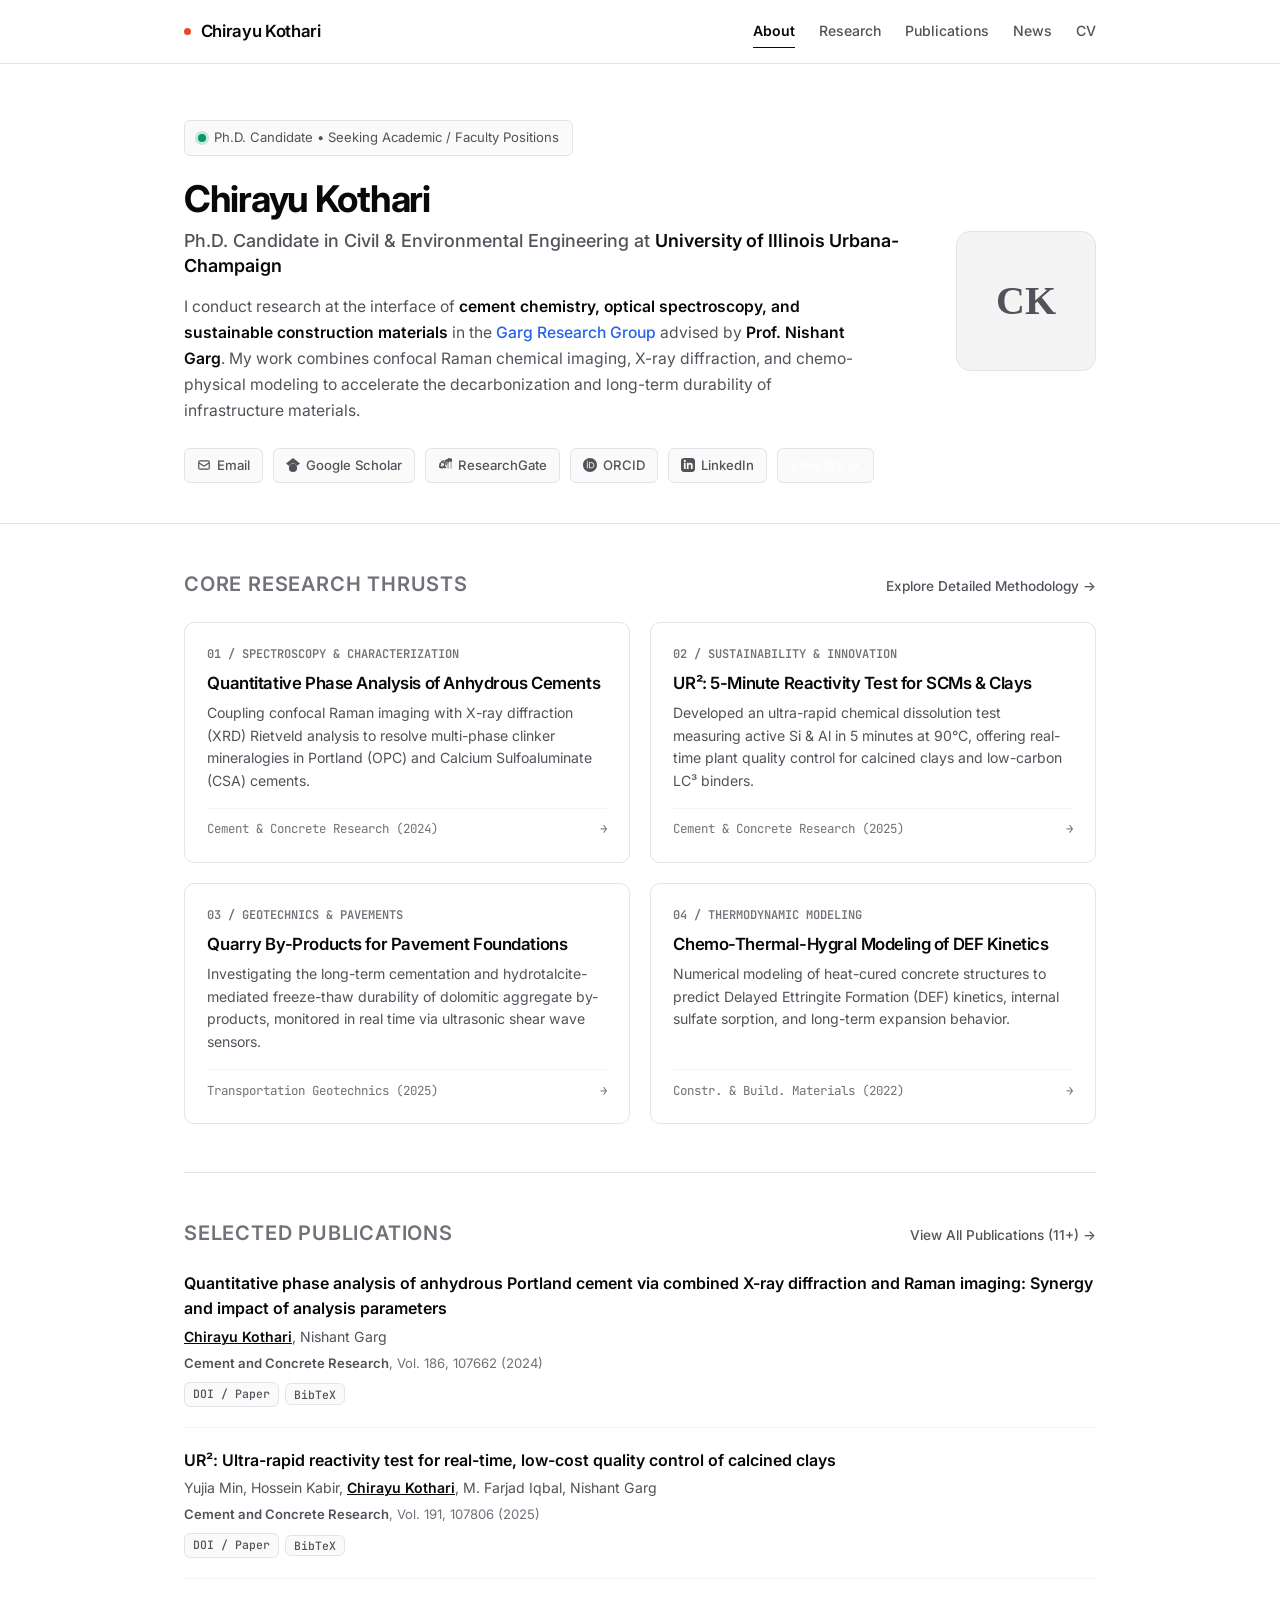
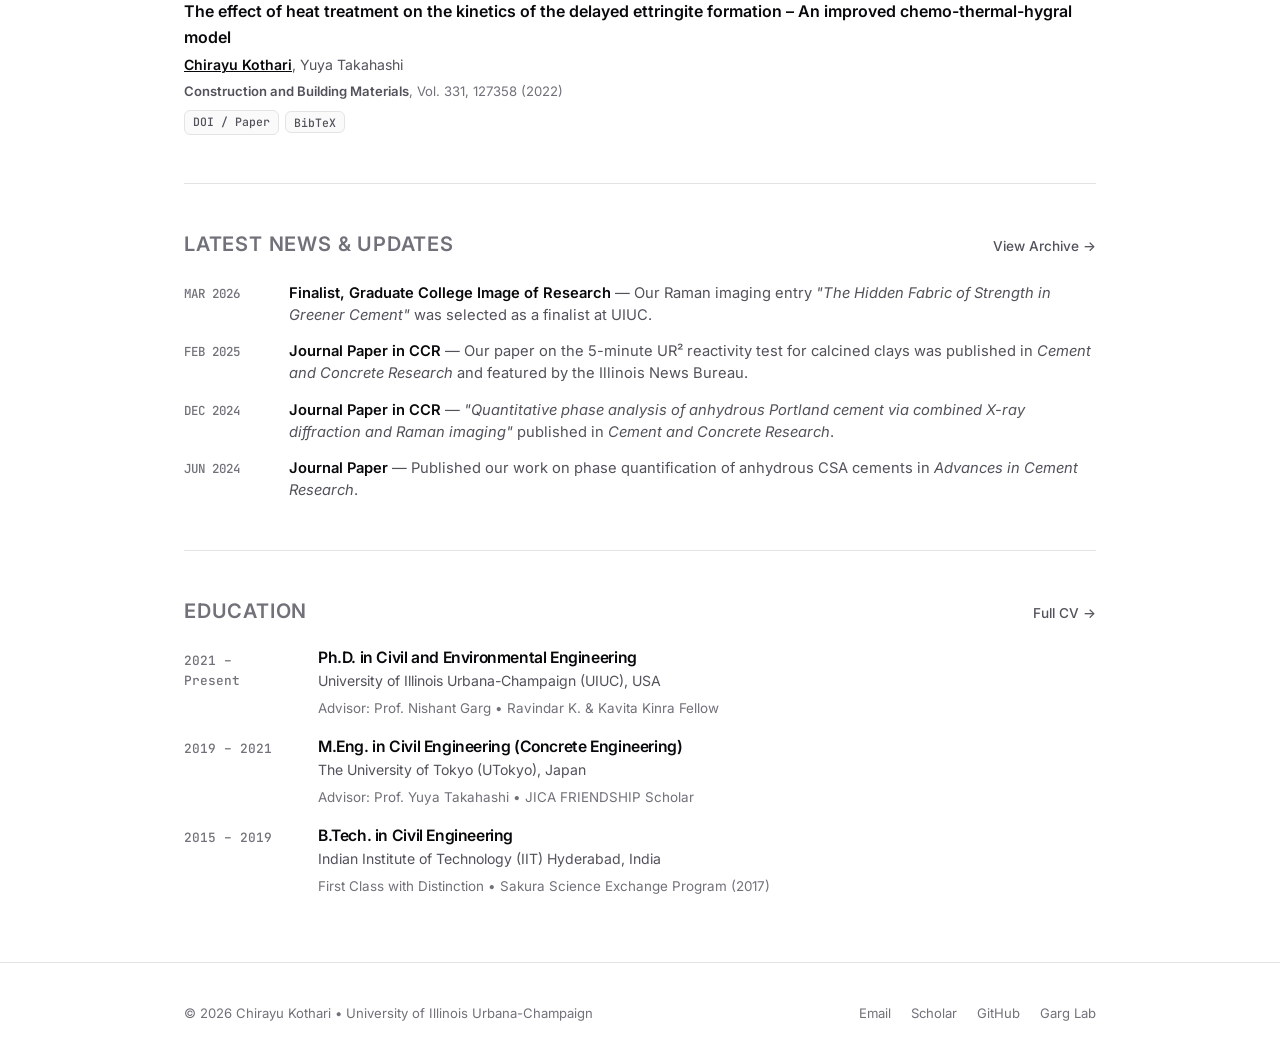
==== index.html @ f4f7b6ef "Add files via upload" ====
<!DOCTYPE html>
<html lang="en">
<head>
  <meta charset="UTF-8">
  <meta name="viewport" content="width=device-width, initial-scale=1.0">
  <title>Chirayu Kothari | Ph.D. Candidate in Civil & Environmental Engineering | UIUC</title>
  
  <meta name="description" content="Chirayu Kothari is a Ph.D. Candidate in Civil and Environmental Engineering at the University of Illinois Urbana-Champaign (UIUC). Specializing in cement chemistry, high-resolution Raman imaging, sustainable SCMs, and concrete durability modeling.">
  <meta name="keywords" content="Chirayu Kothari, UIUC, Cement Chemistry, Raman Imaging, SCMs, Calcined Clays, UR2 test, Concrete Durability, Nishant Garg, Civil Engineering">
  <meta name="author" content="Chirayu Kothari">
  <link rel="canonical" href="https://chirayukothari.github.io/">

  <!-- Google Fonts: Inter & Newsreader & JetBrains Mono -->
  <link rel="preconnect" href="https://fonts.googleapis.com">
  <link rel="preconnect" href="https://fonts.gstatic.com" crossorigin>
  <link href="https://fonts.googleapis.com/css2?family=Inter:wght@300;400;500;600;700&family=JetBrains+Mono:wght@400;500;600&display=swap" rel="stylesheet">
  
  <link rel="stylesheet" href="css/style.css">
</head>
<body>

  <!-- Minimal Navbar -->
  <header class="navbar">
    <div class="container nav-inner">
      <a href="index.html" class="nav-brand">
        <span class="brand-dot"></span>
        <span>Chirayu Kothari</span>
      </a>

      <ul class="nav-menu">
        <li><a href="index.html" class="nav-link active">About</a></li>
        <li><a href="research.html" class="nav-link">Research</a></li>
        <li><a href="publications.html" class="nav-link">Publications</a></li>
        <li><a href="news.html" class="nav-link">News</a></li>
        <li><a href="cv.html" class="nav-link">CV</a></li>
      </ul>

      <button class="mobile-toggle" aria-label="Toggle navigation">
        <svg xmlns="http://www.w3.org/2000/svg" width="22" height="22" fill="none" viewBox="0 0 24 24" stroke="currentColor">
          <path stroke-linecap="round" stroke-linejoin="round" stroke-width="2" d="M4 6h16M4 12h16M4 18h16" />
        </svg>
      </button>
    </div>
  </header>

  <!-- Hero Section -->
  <section class="hero-section">
    <div class="container hero-grid">
      <div>
        <div class="faculty-callout">
          <span class="pulse-dot"></span>
          <span>Ph.D. Candidate &bull; Seeking Academic / Faculty Positions</span>
        </div>
        
        <h1 class="hero-name">Chirayu Kothari</h1>
        <div class="hero-tagline">
          Ph.D. Candidate in Civil & Environmental Engineering at <span class="affiliation">University of Illinois Urbana-Champaign</span>
        </div>

        <p class="hero-bio">
          I conduct research at the interface of <strong>cement chemistry, optical spectroscopy, and sustainable construction materials</strong> in the <a href="https://garg.cee.illinois.edu/" target="_blank" rel="noopener noreferrer" style="color: var(--accent-blue); font-weight: 500;">Garg Research Group</a> advised by <strong>Prof. Nishant Garg</strong>. My work combines confocal Raman chemical imaging, X-ray diffraction, and chemo-physical modeling to accelerate the decarbonization and long-term durability of infrastructure materials.
        </p>

        <div class="hero-links">
          <a href="mailto:ckothar2@illinois.edu" class="link-btn">
            <svg viewBox="0 0 24 24" fill="none" stroke="currentColor" stroke-width="2"><path stroke-linecap="round" stroke-linejoin="round" d="M3 8l7.89 5.26a2 2 0 002.22 0L21 8M5 19h14a2 2 0 002-2V7a2 2 0 00-2-2H5a2 2 0 00-2 2v10a2 2 0 002 2z"/></svg>
            <span>Email</span>
          </a>
          <a href="https://scholar.google.com/citations?user=bqmSuiQAAAAJ&hl=en" target="_blank" rel="noopener noreferrer" class="link-btn">
            <svg viewBox="0 0 24 24" fill="currentColor"><path d="M12 24a7 7 0 1 1 0-14 7 7 0 0 1 0 14zm0-24L0 9.5l4.838 3.94A8 8 0 0 1 12 9a8 8 0 0 1 7.162 4.44L24 9.5z"/></svg>
            <span>Google Scholar</span>
          </a>
          <a href="https://www.researchgate.net/profile/Chirayu-Kothari" target="_blank" rel="noopener noreferrer" class="link-btn">
            <svg viewBox="0 0 24 24" fill="currentColor"><path d="M19.586 0c-.818 0-1.508.19-2.073.565-.563.377-.97.936-1.213 1.68a3.193 3.193 0 0 0-1.128-.28c-.439 0-.853.076-1.241.226-.388.15-.724.372-1.008.665a3.91 3.91 0 0 0-.687 1.01c-.167.35-.277.743-.33 1.18-.328-.352-.723-.625-1.186-.82a3.86 3.86 0 0 0-1.637-.29c-.61 0-1.173.11-1.688.332a4.238 4.238 0 0 0-1.35.93 4.673 4.673 0 0 0-.91 1.455c-.21.57-.315 1.217-.315 1.942 0 .736.107 1.393.322 1.97.215.578.525 1.066.93 1.464.407.398.905.703 1.493.915.589.212 1.25.318 1.984.318.57 0 1.08-.07 1.53-.212.45-.14.836-.347 1.157-.62.32-.27.575-.6.762-.988.188-.388.297-.83.33-1.328h-3.41v-1.66h5.45c.032.22.052.44.06.66.01.22.015.43.015.63 0 .73-.092 1.41-.277 2.04a5.21 5.21 0 0 1-.803 1.696c-.35.485-.79.88-1.318 1.186-.528.305-1.137.458-1.828.458-.87 0-1.644-.143-2.32-.43a5.615 5.615 0 0 1-1.82-1.22 6.036 6.036 0 0 1-1.206-1.895A6.52 6.52 0 0 1 2.37 12c0-.79.14-1.534.42-2.23.28-.697.684-1.3 1.213-1.81.53-.51 1.166-.91 1.91-1.2.743-.29 1.57-.435 2.482-.435.534 0 1.043.064 1.527.19.484.128.918.32 1.3.578.384.258.706.58.966.966.26.386.444.838.55 1.356.244-.543.582-.996 1.013-1.358.432-.363.957-.544 1.574-.544.333 0 .64.053.923.16.282.106.526.264.73.473.206.21.365.467.48.773.113.306.17.658.17 1.055v6.522h-1.884V11.23c0-.333-.03-.618-.09-.854a1.44 1.44 0 0 0-.29-.623 1.157 1.157 0 0 0-.527-.37c-.22-.09-.496-.134-.827-.134-.34 0-.63.05-.87.15-.24.1-.433.25-.58.452-.146.2-.248.452-.307.754-.058.302-.087.655-.087 1.06v4.674h-1.883v-5.6c0-.52-.065-.965-.196-1.334a2.213 2.213 0 0 0-.573-.918 2.25 2.25 0 0 0-.904-.51 3.738 3.738 0 0 0-1.226-.183c-.56 0-1.047.094-1.463.282-.416.188-.763.454-1.04.798-.278.344-.482.766-.613 1.266-.13.5-.196 1.072-.196 1.716 0 .61.063 1.162.19 1.656.126.494.323.91.59 1.25.267.34.603.598 1.008.774.405.176.882.264 1.432.264.49 0 .93-.075 1.32-.224.39-.15.714-.367.973-.65.258-.284.45-.632.575-1.045.125-.413.187-.887.187-1.423V11.23h1.883v6.522h-1.884V16.3c-.22.42-.516.76-.89 1.022-.372.263-.82.46-1.344.59-.523.13-1.11.196-1.76.196-.8 0-1.523-.122-2.17-.366a4.896 4.896 0 0 1-1.7-1.042c-.482-.45-.85-1.01-1.107-1.68C2.107 14.35 2 13.535 2 12.575c0-.98.118-1.83.355-2.55.237-.72.585-1.318 1.044-1.794.46-.476 1.025-.83 1.696-1.06.67-.23 1.428-.346 2.274-.346.778 0 1.472.11 2.083.33.61.22 1.12.532 1.53.935.41.403.707.893.892 1.47.185.577.278 1.228.278 1.954v6.228h-1.883v-6.23c0-.447-.058-.847-.174-1.2-.116-.353-.29-.648-.523-.884a2.23 2.23 0 0 0-.88-.53c-.36-.123-.787-.184-1.28-.184-.467 0-.882.067-1.246.2-.364.135-.668.33-.912.587-.244.257-.428.577-.552.96-.124.383-.186.827-.186 1.332 0 .533.064.997.192 1.392.128.395.317.72.568.975.25.255.56.444.93.568.37.124.8.186 1.29.186.42 0 .802-.054 1.144-.162.342-.108.635-.264.88-.468.243-.204.43-.454.56-.75.13-.296.2-.634.21-1.014V11.23h1.884v6.522h-1.884V16.3c-.22.42-.516.76-.89 1.022-.372.263-.82.46-1.344.59-.523.13-1.11.196-1.76.196-.8 0-1.523-.122-2.17-.366a4.896 4.896 0 0 1-1.7-1.042c-.482-.45-.85-1.01-1.107-1.68C2.107 14.35 2 13.535 2 12.575c0-.98.118-1.83.355-2.55.237-.72.585-1.318 1.044-1.794.46-.476 1.025-.83 1.696-1.06.67-.23 1.428-.346 2.274-.346.778 0 1.472.11 2.083.33.61.22 1.12.532 1.53.935.41.403.707.893.892 1.47.185.577.278 1.228.278 1.954v6.228h1.884V8.42c0-.528.093-1 .28-1.417.186-.416.446-.763.78-1.04.334-.277.734-.484 1.2-.62.467-.137.99-.206 1.57-.206.598 0 1.13.076 1.595.228.465.152.855.367 1.17.644.316.277.553.61.712 1 .158.39.238.832.238 1.325v9.418h1.884V8.42c0-.493.08-.936.24-1.327.16-.39.397-.724.71-1 .314-.278.704-.492 1.17-.644.465-.152.997-.228 1.595-.228.58 0 1.103.07 1.57.206.466.136.866.343 1.2.62.334.277.594.624.78 1.04.187.417.28.89.28 1.417v9.418H22V8.42c0-.726-.093-1.377-.278-1.954a4.34 4.34 0 0 0-.892-1.47 4.54 4.54 0 0 0-1.53-.935c-.61-.22-1.305-.33-2.083-.33-.846 0-1.604.116-2.274.346-.67.23-1.236.584-1.696 1.06-.46.476-.807 1.074-1.044 1.794-.237.72-.355 1.57-.355 2.55v1.27h-1.884V9.62c0-.644.066-1.216.196-1.716.13-.5.335-.922.613-1.266.277-.344.624-.61 1.04-.798.416-.188.903-.282 1.463-.282.495 0 .932.062 1.312.185.38.123.704.293.97.51.267.217.47.478.61.783.14.305.21.65.21 1.036v9.418h1.884V8.42c0-.397.057-.75.17-1.055.115-.306.274-.563.48-.773.204-.21.448-.367.73-.473.283-.107.59-.16.923-.16.617 0 1.142.18 1.574.544.43.362.768.815 1.013 1.358.106-.518.29-.97.55-1.356.26-.386.582-.708.966-.966.382-.258.816-.45 1.3-.578.484-.126.993-.19 1.527-.19.912 0 1.74.145 2.482.435.744.29 1.38.69 1.91 1.2.53.51.934 1.113 1.213 1.81.28.696.42 1.44.42 2.23v9.418h1.884V8.42c0-.736-.094-1.393-.282-1.97a4.673 4.673 0 0 0-.91-1.455 4.238 4.238 0 0 0-1.35-.93C20.76.332 20.197.22 19.586.22z"/></svg>
            <span>ResearchGate</span>
          </a>
          <a href="https://orcid.org/0000-0003-4468-1138" target="_blank" rel="noopener noreferrer" class="link-btn">
            <svg viewBox="0 0 24 24" fill="currentColor"><path d="M12 0C5.372 0 0 5.372 0 12s5.372 12 12 12 12-5.372 12-12S18.628 0 12 0zM7.369 4.378c.525 0 .947.431.947.947s-.422.947-.947.947a.95.95 0 0 1-.947-.947c0-.525.422-.947.947-.947zm-.722 3.038h1.444v10.041H6.647V7.416zm3.562 0h3.9c3.712 0 5.344 2.653 5.344 5.025 0 2.578-2.016 5.025-5.325 5.025h-3.919V7.416zm1.444 1.303v7.444h2.297c3.272 0 4.022-2.484 4.022-3.722 0-2.016-1.284-3.722-4.097-3.722h-2.222z"/></svg>
            <span>ORCID</span>
          </a>
          <a href="https://www.linkedin.com/in/chirayu-kothari/" target="_blank" rel="noopener noreferrer" class="link-btn">
            <svg viewBox="0 0 24 24" fill="currentColor"><path d="M19 0h-14c-2.761 0-5 2.239-5 5v14c0 2.761 2.239 5 5 5h14c2.762 0 5-2.239 5-5v-14c0-2.761-2.238-5-5-5zm-11 19h-3v-11h3v11zm-1.5-12.268c-.966 0-1.75-.79-1.75-1.764s.784-1.764 1.75-1.764 1.75.79 1.75 1.764-.783 1.764-1.75 1.764zm13.5 12.268h-3v-5.604c0-3.368-4-3.113-4 0v5.604h-3v-11h3v1.765c1.396-2.586 7-2.777 7 2.476v6.759z"/></svg>
            <span>LinkedIn</span>
          </a>
          <a href="cv.html" class="link-btn btn-primary" style="color: #ffffff;">
            <span>View CV &rarr;</span>
          </a>
        </div>
      </div>

      <div>
        <div class="hero-avatar-fallback">CK</div>
      </div>
    </div>
  </section>

  <!-- Main Content Body -->
  <main class="container">
    
    <!-- Research Pillars Section -->
    <section class="section">
      <div class="section-head">
        <h2>Core Research Thrusts</h2>
        <a href="research.html" class="action-link">Explore Detailed Methodology &rarr;</a>
      </div>

      <div class="research-grid">
        <!-- Thrust 1 -->
        <a href="research.html#anhydrous-cements" class="research-card">
          <div class="card-num">01 / SPECTROSCOPY & CHARACTERIZATION</div>
          <h3>Quantitative Phase Analysis of Anhydrous Cements</h3>
          <p>
            Coupling confocal Raman imaging with X-ray diffraction (XRD) Rietveld analysis to resolve multi-phase clinker mineralogies in Portland (OPC) and Calcium Sulfoaluminate (CSA) cements.
          </p>
          <div class="card-meta">
            <span>Cement & Concrete Research (2024)</span>
            <span>&rarr;</span>
          </div>
        </a>

        <!-- Thrust 2 -->
        <a href="research.html#rapid-scms" class="research-card">
          <div class="card-num">02 / SUSTAINABILITY & INNOVATION</div>
          <h3>UR²: 5-Minute Reactivity Test for SCMs & Clays</h3>
          <p>
            Developed an ultra-rapid chemical dissolution test measuring active Si & Al in 5 minutes at 90&deg;C, offering real-time plant quality control for calcined clays and low-carbon LC³ binders.
          </p>
          <div class="card-meta">
            <span>Cement & Concrete Research (2025)</span>
            <span>&rarr;</span>
          </div>
        </a>

        <!-- Thrust 3 -->
        <a href="research.html#quarry-byproducts" class="research-card">
          <div class="card-num">03 / GEOTECHNICS & PAVEMENTS</div>
          <h3>Quarry By-Products for Pavement Foundations</h3>
          <p>
            Investigating the long-term cementation and hydrotalcite-mediated freeze-thaw durability of dolomitic aggregate by-products, monitored in real time via ultrasonic shear wave sensors.
          </p>
          <div class="card-meta">
            <span>Transportation Geotechnics (2025)</span>
            <span>&rarr;</span>
          </div>
        </a>

        <!-- Thrust 4 -->
        <a href="research.html#durability-modeling" class="research-card">
          <div class="card-num">04 / THERMODYNAMIC MODELING</div>
          <h3>Chemo-Thermal-Hygral Modeling of DEF Kinetics</h3>
          <p>
            Numerical modeling of heat-cured concrete structures to predict Delayed Ettringite Formation (DEF) kinetics, internal sulfate sorption, and long-term expansion behavior.
          </p>
          <div class="card-meta">
            <span>Constr. & Build. Materials (2022)</span>
            <span>&rarr;</span>
          </div>
        </a>
      </div>
    </section>

    <!-- Selected Publications Section -->
    <section class="section">
      <div class="section-head">
        <h2>Selected Publications</h2>
        <a href="publications.html" class="action-link">View All Publications (11+) &rarr;</a>
      </div>

      <div class="pub-list">
        <!-- Paper 1 -->
        <div class="pub-entry">
          <div class="pub-title-row">
            <a href="https://doi.org/10.1016/j.cemconres.2024.107662" target="_blank" rel="noopener noreferrer" class="pub-title-link">
              Quantitative phase analysis of anhydrous Portland cement via combined X-ray diffraction and Raman imaging: Synergy and impact of analysis parameters
            </a>
          </div>
          <div class="pub-authors">
            <span class="me">Chirayu Kothari</span>, Nishant Garg
          </div>
          <div class="pub-venue">
            <strong>Cement and Concrete Research</strong>, Vol. 186, 107662 (2024)
          </div>
          <div class="pub-links">
            <a href="https://doi.org/10.1016/j.cemconres.2024.107662" target="_blank" rel="noopener noreferrer" class="pub-pill">DOI / Paper</a>
            <button class="pub-pill btn-bibtex" data-target="bib-home-1">BibTeX</button>
          </div>
          <div id="bib-home-1" class="bibtex-drawer">
            <button class="pub-pill copy-bib-btn">Copy</button>
            <code>@article{kothari2024quantitative,
  title={Quantitative phase analysis of anhydrous Portland cement via combined X-ray diffraction and Raman imaging: Synergy and impact of analysis parameters},
  author={Kothari, Chirayu and Garg, Nishant},
  journal={Cement and Concrete Research},
  volume={186},
  pages={107662},
  year={2024},
  publisher={Elsevier},
  doi={10.1016/j.cemconres.2024.107662}
}</code>
          </div>
        </div>

        <!-- Paper 2 -->
        <div class="pub-entry">
          <div class="pub-title-row">
            <a href="https://doi.org/10.1016/j.cemconres.2025.107806" target="_blank" rel="noopener noreferrer" class="pub-title-link">
              UR²: Ultra-rapid reactivity test for real-time, low-cost quality control of calcined clays
            </a>
          </div>
          <div class="pub-authors">
            Yujia Min, Hossein Kabir, <span class="me">Chirayu Kothari</span>, M. Farjad Iqbal, Nishant Garg
          </div>
          <div class="pub-venue">
            <strong>Cement and Concrete Research</strong>, Vol. 191, 107806 (2025)
          </div>
          <div class="pub-links">
            <a href="https://doi.org/10.1016/j.cemconres.2025.107806" target="_blank" rel="noopener noreferrer" class="pub-pill">DOI / Paper</a>
            <button class="pub-pill btn-bibtex" data-target="bib-home-2">BibTeX</button>
          </div>
          <div id="bib-home-2" class="bibtex-drawer">
            <button class="pub-pill copy-bib-btn">Copy</button>
            <code>@article{min2025ur2,
  title={UR2: Ultra-rapid reactivity test for real-time, low-cost quality control of calcined clays},
  author={Min, Yujia and Kabir, Hossein and Kothari, Chirayu and Iqbal, M Farjad and Garg, Nishant},
  journal={Cement and Concrete Research},
  volume={191},
  pages={107806},
  year={2025},
  publisher={Elsevier},
  doi={10.1016/j.cemconres.2025.107806}
}</code>
          </div>
        </div>

        <!-- Paper 3 -->
        <div class="pub-entry">
          <div class="pub-title-row">
            <a href="https://doi.org/10.1016/j.conbuildmat.2022.127358" target="_blank" rel="noopener noreferrer" class="pub-title-link">
              The effect of heat treatment on the kinetics of the delayed ettringite formation – An improved chemo-thermal-hygral model
            </a>
          </div>
          <div class="pub-authors">
            <span class="me">Chirayu Kothari</span>, Yuya Takahashi
          </div>
          <div class="pub-venue">
            <strong>Construction and Building Materials</strong>, Vol. 331, 127358 (2022)
          </div>
          <div class="pub-links">
            <a href="https://doi.org/10.1016/j.conbuildmat.2022.127358" target="_blank" rel="noopener noreferrer" class="pub-pill">DOI / Paper</a>
            <button class="pub-pill btn-bibtex" data-target="bib-home-3">BibTeX</button>
          </div>
          <div id="bib-home-3" class="bibtex-drawer">
            <button class="pub-pill copy-bib-btn">Copy</button>
            <code>@article{kothari2022effect,
  title={The effect of heat treatment on the kinetics of the delayed ettringite formation--An improved chemo-thermal-hygral model},
  author={Kothari, Chirayu and Takahashi, Yuya},
  journal={Construction and Building Materials},
  volume={331},
  pages={127358},
  year={2022},
  publisher={Elsevier},
  doi={10.1016/j.conbuildmat.2022.127358}
}</code>
          </div>
        </div>
      </div>
    </section>

    <!-- Recent News Section -->
    <section class="section">
      <div class="section-head">
        <h2>Latest News & Updates</h2>
        <a href="news.html" class="action-link">View Archive &rarr;</a>
      </div>

      <div class="news-table">
        <div class="news-row">
          <div class="news-date">MAR 2026</div>
          <div class="news-text">
            <strong>Finalist, Graduate College Image of Research</strong> &mdash; Our Raman imaging entry <em>"The Hidden Fabric of Strength in Greener Cement"</em> was selected as a finalist at UIUC.
          </div>
        </div>

        <div class="news-row">
          <div class="news-date">FEB 2025</div>
          <div class="news-text">
            <strong>Journal Paper in CCR</strong> &mdash; Our paper on the 5-minute UR² reactivity test for calcined clays was published in <em>Cement and Concrete Research</em> and featured by the Illinois News Bureau.
          </div>
        </div>

        <div class="news-row">
          <div class="news-date">DEC 2024</div>
          <div class="news-text">
            <strong>Journal Paper in CCR</strong> &mdash; <em>"Quantitative phase analysis of anhydrous Portland cement via combined X-ray diffraction and Raman imaging"</em> published in <em>Cement and Concrete Research</em>.
          </div>
        </div>

        <div class="news-row">
          <div class="news-date">JUN 2024</div>
          <div class="news-text">
            <strong>Journal Paper</strong> &mdash; Published our work on phase quantification of anhydrous CSA cements in <em>Advances in Cement Research</em>.
          </div>
        </div>
      </div>
    </section>

    <!-- Education Summary -->
    <section class="section">
      <div class="section-head">
        <h2>Education</h2>
        <a href="cv.html" class="action-link">Full CV &rarr;</a>
      </div>

      <div class="cv-block" style="margin-bottom: 0;">
        <div class="cv-item">
          <div class="cv-period">2021 – Present</div>
          <div class="cv-content">
            <h4>Ph.D. in Civil and Environmental Engineering</h4>
            <div class="cv-institution">University of Illinois Urbana-Champaign (UIUC), USA</div>
            <div class="cv-notes">Advisor: Prof. Nishant Garg &bull; Ravindar K. & Kavita Kinra Fellow</div>
          </div>
        </div>

        <div class="cv-item">
          <div class="cv-period">2019 – 2021</div>
          <div class="cv-content">
            <h4>M.Eng. in Civil Engineering (Concrete Engineering)</h4>
            <div class="cv-institution">The University of Tokyo (UTokyo), Japan</div>
            <div class="cv-notes">Advisor: Prof. Yuya Takahashi &bull; JICA FRIENDSHIP Scholar</div>
          </div>
        </div>

        <div class="cv-item">
          <div class="cv-period">2015 – 2019</div>
          <div class="cv-content">
            <h4>B.Tech. in Civil Engineering</h4>
            <div class="cv-institution">Indian Institute of Technology (IIT) Hyderabad, India</div>
            <div class="cv-notes">First Class with Distinction &bull; Sakura Science Exchange Program (2017)</div>
          </div>
        </div>
      </div>
    </section>

  </main>

  <!-- Minimal Footer -->
  <footer class="footer">
    <div class="container footer-inner">
      <div>&copy; 2026 Chirayu Kothari &bull; University of Illinois Urbana-Champaign</div>
      <div class="footer-links">
        <a href="mailto:ckothar2@illinois.edu">Email</a>
        <a href="https://scholar.google.com/citations?user=bqmSuiQAAAAJ&hl=en" target="_blank" rel="noopener noreferrer">Scholar</a>
        <a href="https://github.com/chirayukothari" target="_blank" rel="noopener noreferrer">GitHub</a>
        <a href="https://garg.cee.illinois.edu/" target="_blank" rel="noopener noreferrer">Garg Lab</a>
      </div>
    </div>
  </footer>

  <script src="js/main.js"></script>
</body>
</html>
---- css/style.css ----
/* ==========================================================================
   CHIRAYU KOTHARI — ACADEMIC & RESEARCH PORTFOLIO
   Design System: Modern Minimalist / AI Lab & Tech Startup Aesthetic
   ========================================================================== */

:root {
  /* Core Minimal Palette (Pure White Theme) */
  --bg: #ffffff;
  --bg-subtle: #fafafa;
  --bg-surface: #ffffff;
  --bg-muted: #f4f4f5;
  --bg-hover: #f1f5f9;
  
  /* Borders */
  --border: #e4e4e7;
  --border-light: #f1f5f9;
  --border-focus: #18181b;
  
  /* Typography Colors */
  --text-primary: #09090b;     /* Deep near-black */
  --text-secondary: #52525b;   /* Refined readable slate */
  --text-tertiary: #71717a;    /* Muted captions */
  --text-faint: #a1a1aa;       /* Placeholders, disabled */
  
  /* Brand & Status Accents */
  --accent: #18181b;           /* Minimalist high-contrast obsidian */
  --accent-blue: #2563eb;      /* Clean tech link blue */
  --accent-uiuc: #e84a27;      /* Subtle Illinois Orange for badges */
  --accent-teal: #059669;      /* Success/verified green */
  --badge-bg: #f4f4f5;
  --badge-text: #27272a;
  
  /* Fonts */
  --font-sans: 'Inter', -apple-system, BlinkMacSystemFont, 'Segoe UI', Roboto, sans-serif;
  --font-serif: 'Newsreader', Georgia, Cambria, serif;
  --font-mono: 'JetBrains Mono', 'SF Mono', Consolas, monospace;
  
  /* Layout & Spacing */
  --max-w: 960px;
  --nav-height: 64px;
  --radius-sm: 6px;
  --radius-md: 10px;
  --radius-lg: 14px;
  --radius-full: 9999px;
  
  --shadow-subtle: 0 1px 3px rgba(0, 0, 0, 0.04), 0 1px 2px rgba(0, 0, 0, 0.02);
  --shadow-hover: 0 8px 24px rgba(0, 0, 0, 0.06);
  --transition: all 0.15s cubic-bezier(0.16, 1, 0.3, 1);
}

/* Reset & Box Sizing */
*, *::before, *::after {
  box-sizing: border-box;
  margin: 0;
  padding: 0;
}

html {
  scroll-behavior: smooth;
  font-size: 16px;
  background-color: var(--bg);
}

body {
  font-family: var(--font-sans);
  background-color: var(--bg);
  color: var(--text-primary);
  line-height: 1.6;
  -webkit-font-smoothing: antialiased;
  -moz-osx-font-smoothing: grayscale;
  min-height: 100vh;
  display: flex;
  flex-direction: column;
}

/* Container */
.container {
  max-width: var(--max-w);
  margin: 0 auto;
  padding: 0 1.5rem;
  width: 100%;
}

/* Typography Defaults */
h1, h2, h3, h4, h5, h6 {
  color: var(--text-primary);
  font-weight: 600;
  line-height: 1.25;
  letter-spacing: -0.025em;
}

h1 {
  font-size: 2.25rem;
  font-weight: 700;
  letter-spacing: -0.035em;
}

h2 {
  font-size: 1.4rem;
  font-weight: 600;
  letter-spacing: -0.02em;
}

h3 {
  font-size: 1.12rem;
  font-weight: 600;
}

p {
  color: var(--text-secondary);
  font-size: 0.98rem;
  margin-bottom: 1rem;
}
p:last-child { margin-bottom: 0; }

a {
  color: inherit;
  text-decoration: none;
  transition: var(--transition);
}

strong {
  color: var(--text-primary);
  font-weight: 600;
}

/* ==========================================================================
   NAVIGATION BAR
   ========================================================================== */
.navbar {
  position: sticky;
  top: 0;
  z-index: 100;
  height: var(--nav-height);
  background: rgba(255, 255, 255, 0.92);
  backdrop-filter: blur(12px);
  border-bottom: 1px solid var(--border);
  transition: var(--transition);
}

.nav-inner {
  display: flex;
  align-items: center;
  justify-content: space-between;
  height: 100%;
}

.nav-brand {
  font-size: 1.05rem;
  font-weight: 600;
  letter-spacing: -0.02em;
  color: var(--text-primary);
  display: flex;
  align-items: center;
  gap: 0.6rem;
}

.nav-brand:hover {
  opacity: 0.8;
}

.brand-dot {
  width: 7px;
  height: 7px;
  border-radius: 50%;
  background-color: var(--accent-uiuc);
  display: inline-block;
}

.nav-menu {
  display: flex;
  align-items: center;
  gap: 1.5rem;
  list-style: none;
}

.nav-link {
  font-size: 0.88rem;
  font-weight: 500;
  color: var(--text-secondary);
  padding: 0.4rem 0;
  position: relative;
}

.nav-link:hover {
  color: var(--text-primary);
}

.nav-link.active {
  color: var(--text-primary);
  font-weight: 600;
}

.nav-link.active::after {
  content: '';
  position: absolute;
  bottom: -2px;
  left: 0;
  width: 100%;
  height: 1.5px;
  background-color: var(--text-primary);
}

.mobile-toggle {
  display: none;
  background: none;
  border: none;
  color: var(--text-primary);
  cursor: pointer;
  padding: 0.4rem;
}

/* ==========================================================================
   BUTTONS & BADGES
   ========================================================================== */
.btn {
  display: inline-flex;
  align-items: center;
  justify-content: center;
  gap: 0.45rem;
  font-size: 0.85rem;
  font-weight: 500;
  padding: 0.45rem 0.9rem;
  border-radius: var(--radius-sm);
  border: 1px solid var(--border);
  background: var(--bg);
  color: var(--text-primary);
  cursor: pointer;
  transition: var(--transition);
}

.btn:hover {
  background: var(--bg-muted);
  border-color: var(--border-focus);
}

.btn-primary {
  background: var(--text-primary);
  color: #ffffff;
  border-color: var(--text-primary);
}

.btn-primary:hover {
  background: #27272a;
  border-color: #27272a;
  color: #ffffff;
}

.badge {
  display: inline-flex;
  align-items: center;
  gap: 0.35rem;
  font-family: var(--font-mono);
  font-size: 0.73rem;
  font-weight: 500;
  padding: 0.18rem 0.55rem;
  border-radius: var(--radius-sm);
  background: var(--badge-bg);
  color: var(--badge-text);
  border: 1px solid var(--border);
  white-space: nowrap;
}

.badge-accent {
  background: #fff1ee;
  color: #c23819;
  border-color: #fcd5ce;
}

.badge-teal {
  background: #ecfdf5;
  color: #047857;
  border-color: #a7f3d0;
}

/* ==========================================================================
   HERO / HEADER SECTION (STARTUP & LAB STYLE)
   ========================================================================== */
.hero-section {
  padding: 3.5rem 0 2.5rem;
  border-bottom: 1px solid var(--border);
}

.hero-grid {
  display: grid;
  grid-template-columns: 1fr 140px;
  gap: 2.5rem;
  align-items: center;
}

.hero-name {
  font-size: 2.3rem;
  letter-spacing: -0.035em;
  margin-bottom: 0.4rem;
}

.hero-tagline {
  font-size: 1.12rem;
  font-weight: 500;
  color: var(--text-secondary);
  margin-bottom: 1rem;
  line-height: 1.4;
}

.hero-tagline span.affiliation {
  color: var(--text-primary);
  font-weight: 600;
}

.faculty-callout {
  display: inline-flex;
  align-items: center;
  gap: 0.5rem;
  padding: 0.4rem 0.8rem;
  background: var(--bg-subtle);
  border: 1px solid var(--border);
  border-radius: var(--radius-sm);
  font-size: 0.82rem;
  color: var(--text-secondary);
  margin-bottom: 1.25rem;
}

.pulse-dot {
  width: 8px;
  height: 8px;
  border-radius: 50%;
  background: var(--accent-teal);
  box-shadow: 0 0 0 3px rgba(5, 150, 105, 0.2);
}

.hero-bio {
  font-size: 0.98rem;
  color: var(--text-secondary);
  line-height: 1.65;
  margin-bottom: 1.5rem;
  max-width: 680px;
}

.hero-avatar {
  width: 140px;
  height: 140px;
  border-radius: var(--radius-lg);
  border: 1px solid var(--border);
  object-fit: cover;
  background-color: var(--bg-muted);
}

.hero-avatar-fallback {
  width: 140px;
  height: 140px;
  border-radius: var(--radius-lg);
  border: 1px solid var(--border);
  background: var(--bg-muted);
  display: flex;
  align-items: center;
  justify-content: center;
  font-family: var(--font-serif);
  font-size: 2.5rem;
  font-weight: 700;
  color: var(--text-secondary);
}

.hero-links {
  display: flex;
  flex-wrap: wrap;
  gap: 0.6rem;
  align-items: center;
}

.link-btn {
  display: inline-flex;
  align-items: center;
  gap: 0.4rem;
  padding: 0.38rem 0.75rem;
  background: var(--bg-subtle);
  border: 1px solid var(--border);
  border-radius: var(--radius-sm);
  font-size: 0.82rem;
  font-weight: 500;
  color: var(--text-secondary);
}

.link-btn:hover {
  background: var(--text-primary);
  color: #ffffff;
  border-color: var(--text-primary);
}

.link-btn svg {
  width: 14px;
  height: 14px;
}

/* ==========================================================================
   SECTIONS & CLEAN CARDS
   ========================================================================== */
.section {
  padding: 3rem 0;
  border-bottom: 1px solid var(--border);
}

.section:last-of-type {
  border-bottom: none;
}

.section-head {
  display: flex;
  align-items: baseline;
  justify-content: space-between;
  margin-bottom: 1.5rem;
}

.section-head h2 {
  font-size: 1.25rem;
  font-weight: 600;
  text-transform: uppercase;
  letter-spacing: 0.04em;
  color: var(--text-tertiary);
}

.section-head .action-link {
  font-size: 0.85rem;
  font-weight: 500;
  color: var(--text-secondary);
}

.section-head .action-link:hover {
  color: var(--text-primary);
  text-decoration: underline;
}

/* Research Pillars Grid */
.research-grid {
  display: grid;
  grid-template-columns: repeat(2, 1fr);
  gap: 1.25rem;
}

.research-card {
  border: 1px solid var(--border);
  border-radius: var(--radius-md);
  padding: 1.4rem;
  background: var(--bg-surface);
  transition: var(--transition);
  display: flex;
  flex-direction: column;
}

.research-card:hover {
  border-color: var(--border-focus);
  box-shadow: var(--shadow-subtle);
}

.card-num {
  font-family: var(--font-mono);
  font-size: 0.75rem;
  font-weight: 600;
  color: var(--text-tertiary);
  margin-bottom: 0.5rem;
}

.research-card h3 {
  font-size: 1.05rem;
  margin-bottom: 0.45rem;
  color: var(--text-primary);
  line-height: 1.35;
}

.research-card p {
  font-size: 0.88rem;
  color: var(--text-secondary);
  margin-bottom: 1rem;
  flex: 1;
}

.card-meta {
  font-size: 0.78rem;
  color: var(--text-tertiary);
  font-family: var(--font-mono);
  display: flex;
  align-items: center;
  justify-content: space-between;
  border-top: 1px solid var(--border-light);
  padding-top: 0.65rem;
  margin-top: auto;
}

/* ==========================================================================
   PUBLICATIONS LIST (CLEAN MINIMAL STYLE)
   ========================================================================== */
.pub-list {
  display: flex;
  flex-direction: column;
  gap: 1.25rem;
}

.pub-entry {
  padding-bottom: 1.25rem;
  border-bottom: 1px solid var(--border-light);
}

.pub-entry:last-child {
  border-bottom: none;
  padding-bottom: 0;
}

.pub-title-row {
  margin-bottom: 0.25rem;
}

.pub-title-link {
  font-size: 1rem;
  font-weight: 600;
  color: var(--text-primary);
  line-height: 1.35;
}

.pub-title-link:hover {
  color: var(--accent-blue);
}

.pub-authors {
  font-size: 0.88rem;
  color: var(--text-secondary);
  margin-bottom: 0.25rem;
}

.pub-authors .me {
  color: var(--text-primary);
  font-weight: 600;
  text-decoration: underline;
  text-decoration-thickness: 1px;
}

.pub-venue {
  font-size: 0.82rem;
  color: var(--text-tertiary);
  margin-bottom: 0.5rem;
}

.pub-venue strong {
  color: var(--text-secondary);
  font-weight: 600;
}

.pub-links {
  display: flex;
  flex-wrap: wrap;
  gap: 0.4rem;
  align-items: center;
}

.pub-pill {
  font-family: var(--font-mono);
  font-size: 0.72rem;
  font-weight: 500;
  padding: 0.15rem 0.5rem;
  border-radius: var(--radius-sm);
  border: 1px solid var(--border);
  background: var(--bg-subtle);
  color: var(--text-secondary);
  cursor: pointer;
  transition: var(--transition);
}

.pub-pill:hover {
  background: var(--text-primary);
  color: #ffffff;
  border-color: var(--text-primary);
}

.bibtex-drawer {
  display: none;
  margin-top: 0.75rem;
  padding: 0.85rem;
  background: var(--bg-muted);
  border: 1px solid var(--border);
  border-radius: var(--radius-sm);
  font-family: var(--font-mono);
  font-size: 0.75rem;
  line-height: 1.5;
  color: var(--text-primary);
  white-space: pre-wrap;
  word-break: break-all;
  position: relative;
}

.bibtex-drawer.open {
  display: block;
}

.copy-bib-btn {
  position: absolute;
  top: 0.4rem;
  right: 0.4rem;
  font-size: 0.68rem;
  padding: 0.2rem 0.45rem;
}

/* Filter Bar */
.filter-tabs {
  display: flex;
  flex-wrap: wrap;
  gap: 0.4rem;
  margin-bottom: 1.75rem;
}

.filter-tab {
  font-size: 0.82rem;
  font-weight: 500;
  padding: 0.35rem 0.8rem;
  border-radius: var(--radius-sm);
  border: 1px solid var(--border);
  background: var(--bg);
  color: var(--text-secondary);
  cursor: pointer;
  transition: var(--transition);
}

.filter-tab:hover, .filter-tab.active {
  background: var(--text-primary);
  color: #ffffff;
  border-color: var(--text-primary);
}

/* ==========================================================================
   NEWS (CLEAN CHRONOLOGICAL FEED)
   ========================================================================== */
.news-table {
  display: flex;
  flex-direction: column;
  gap: 0.9rem;
}

.news-row {
  display: grid;
  grid-template-columns: 85px 1fr;
  gap: 1.25rem;
  align-items: baseline;
  font-size: 0.92rem;
}

.news-date {
  font-family: var(--font-mono);
  font-size: 0.78rem;
  color: var(--text-tertiary);
  font-weight: 500;
}

.news-text {
  color: var(--text-secondary);
  line-height: 1.5;
}

.news-text strong {
  color: var(--text-primary);
}

/* ==========================================================================
   TIMELINE (CV & EDUCATION)
   ========================================================================== */
.cv-block {
  margin-bottom: 2.5rem;
}

.cv-block h3 {
  font-size: 1.1rem;
  font-weight: 600;
  padding-bottom: 0.4rem;
  border-bottom: 1px solid var(--border);
  margin-bottom: 1rem;
}

.cv-item {
  display: grid;
  grid-template-columns: 110px 1fr;
  gap: 1.5rem;
  margin-bottom: 1.15rem;
}

.cv-period {
  font-family: var(--font-mono);
  font-size: 0.8rem;
  color: var(--text-tertiary);
  font-weight: 500;
  padding-top: 0.15rem;
}

.cv-content h4 {
  font-size: 0.98rem;
  font-weight: 600;
  margin-bottom: 0.15rem;
}

.cv-institution {
  font-size: 0.88rem;
  color: var(--text-secondary);
  margin-bottom: 0.35rem;
}

.cv-notes {
  font-size: 0.84rem;
  color: var(--text-tertiary);
  line-height: 1.5;
}

/* ==========================================================================
   FOOTER
   ========================================================================== */
.footer {
  margin-top: auto;
  border-top: 1px solid var(--border);
  padding: 2.5rem 0;
  font-size: 0.82rem;
  color: var(--text-tertiary);
  background: var(--bg);
}

.footer-inner {
  display: flex;
  align-items: center;
  justify-content: space-between;
  flex-wrap: wrap;
  gap: 1rem;
}

.footer-links {
  display: flex;
  gap: 1.25rem;
}

.footer-links a:hover {
  color: var(--text-primary);
}

/* ==========================================================================
   RESPONSIVE BREAKPOINTS
   ========================================================================== */
@media (max-width: 768px) {
  .hero-grid {
    grid-template-columns: 1fr;
    text-align: left;
    gap: 1.5rem;
  }
  
  .hero-avatar, .hero-avatar-fallback {
    width: 100px;
    height: 100px;
    font-size: 1.8rem;
  }
  
  .research-grid {
    grid-template-columns: 1fr;
  }
  
  .nav-menu {
    position: fixed;
    top: var(--nav-height);
    left: 0;
    width: 100%;
    background: var(--bg);
    flex-direction: column;
    padding: 1.5rem;
    gap: 1rem;
    border-bottom: 1px solid var(--border);
    transform: translateY(-150%);
    transition: transform 0.25s ease;
    box-shadow: var(--shadow-hover);
  }
  
  .nav-menu.open {
    transform: translateY(0);
  }
  
  .mobile-toggle {
    display: block;
  }
  
  .cv-item, .news-row {
    grid-template-columns: 1fr;
    gap: 0.35rem;
  }
}
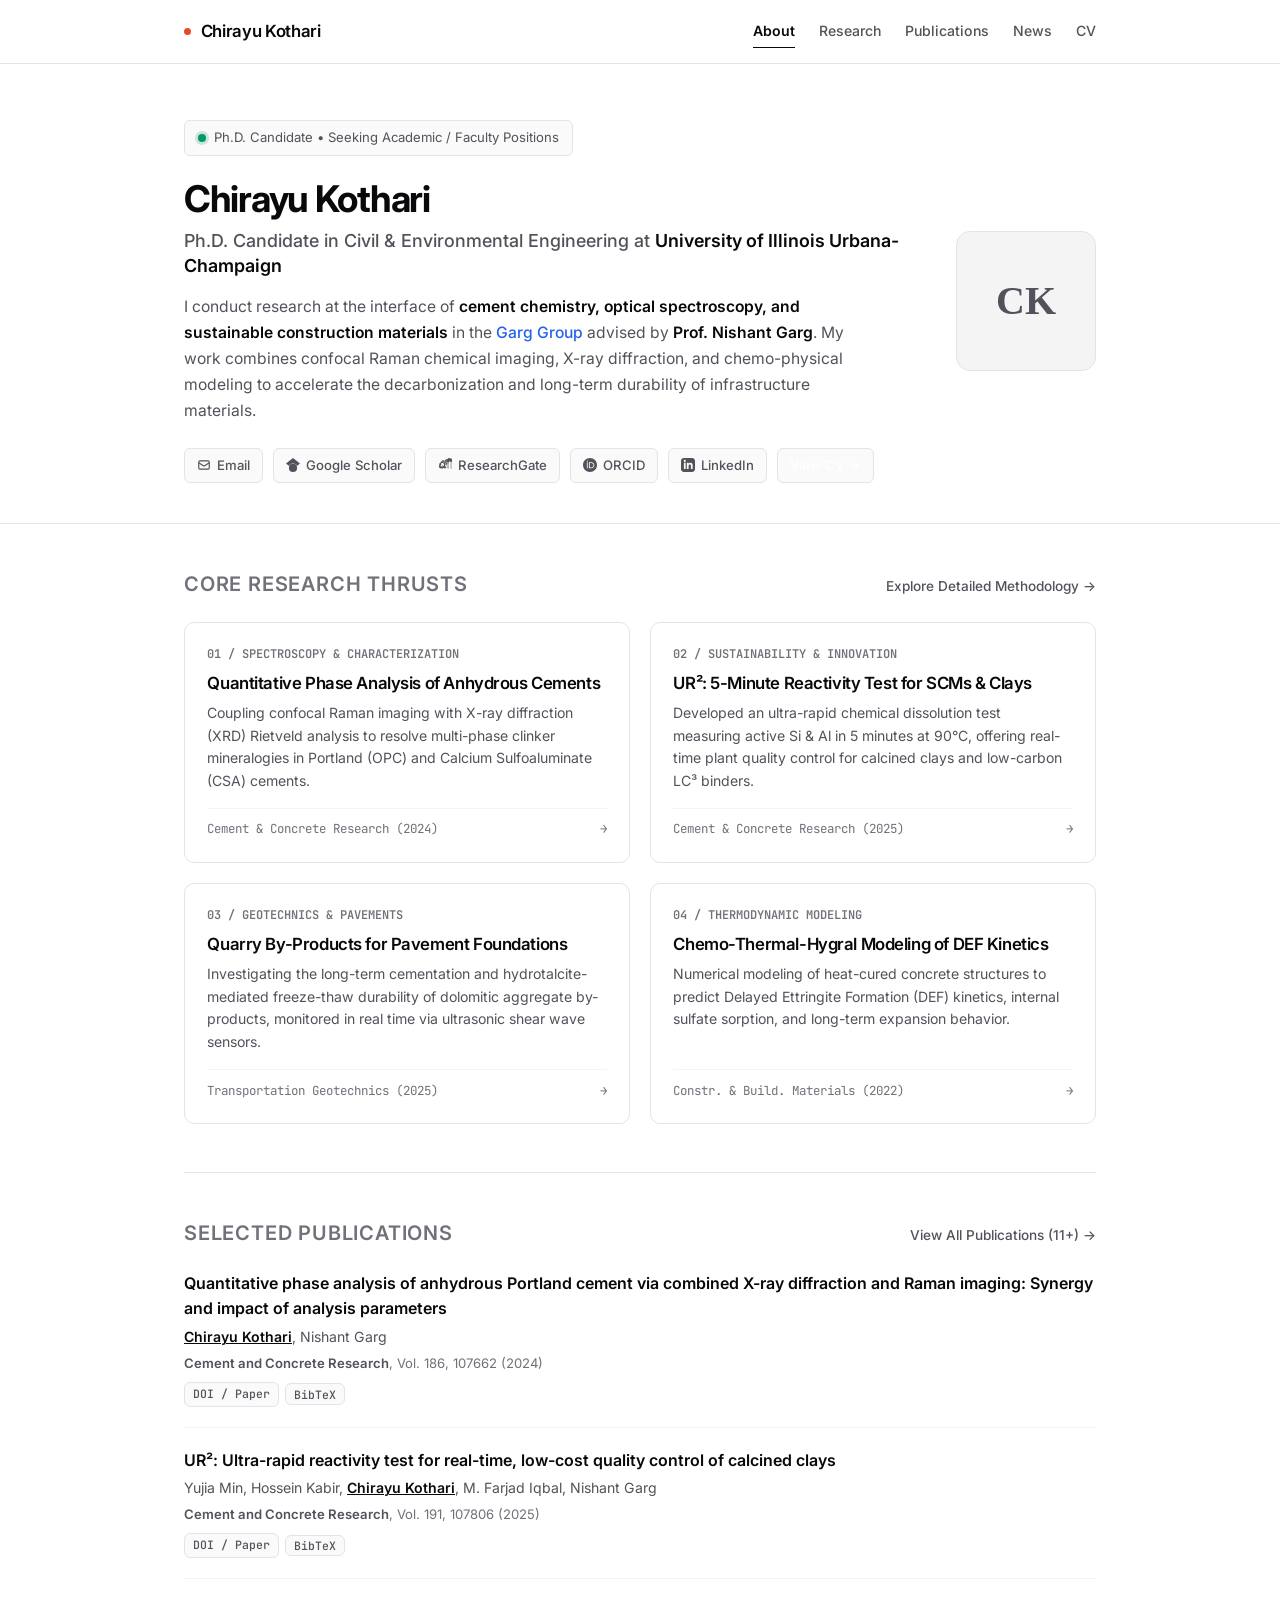
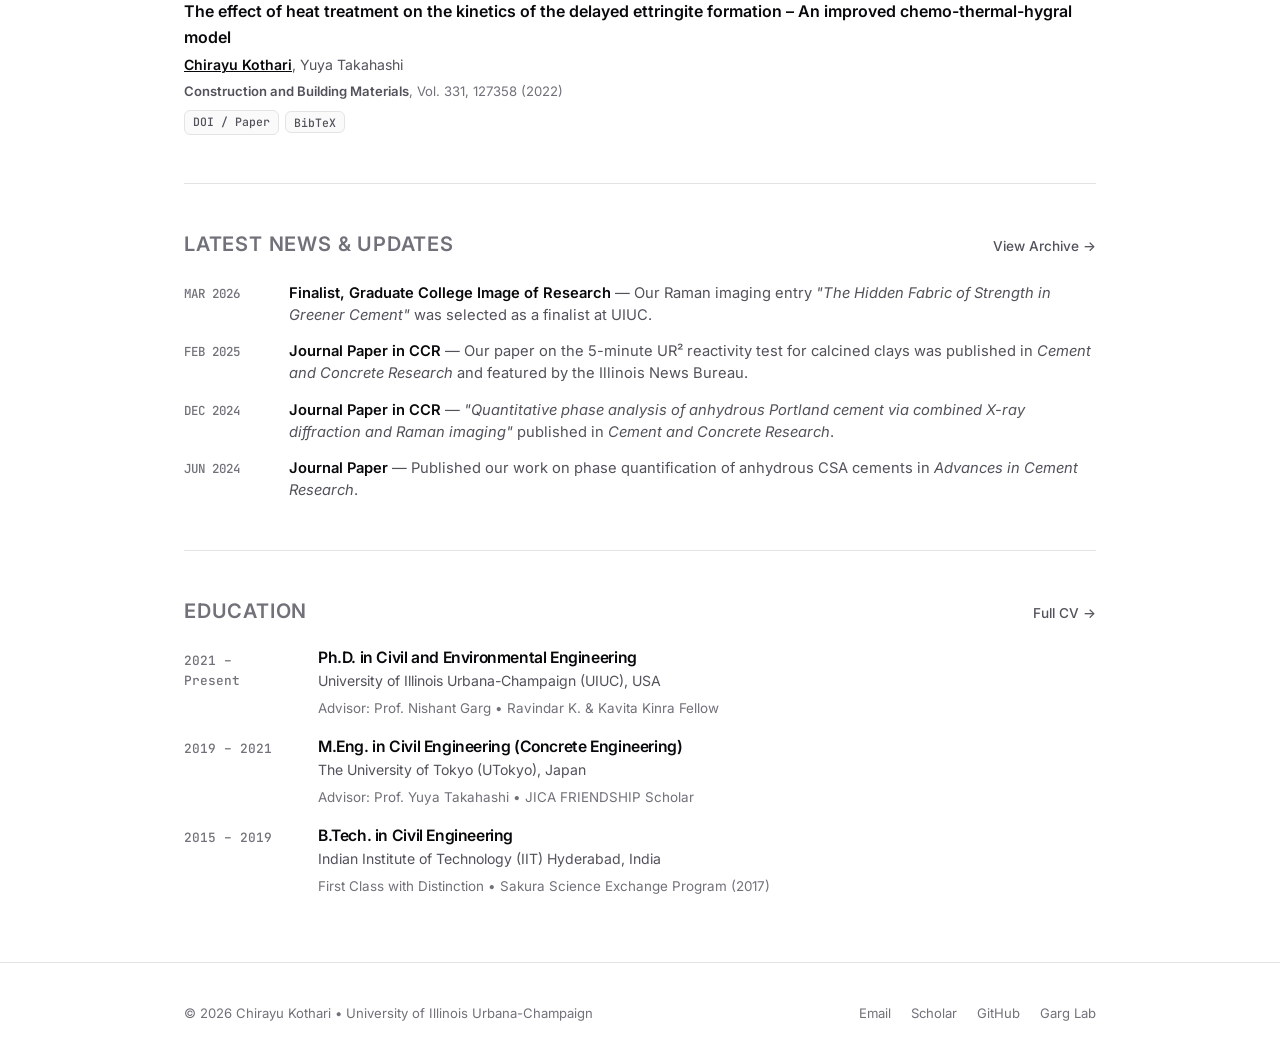
==== commit 773b0d64: "index.html" ====
--- a/index.html
+++ b/index.html
@@ -58,7 +58,7 @@
         </div>
 
         <p class="hero-bio">
-          I conduct research at the interface of <strong>cement chemistry, optical spectroscopy, and sustainable construction materials</strong> in the <a href="https://garg.cee.illinois.edu/" target="_blank" rel="noopener noreferrer" style="color: var(--accent-blue); font-weight: 500;">Garg Research Group</a> advised by <strong>Prof. Nishant Garg</strong>. My work combines confocal Raman chemical imaging, X-ray diffraction, and chemo-physical modeling to accelerate the decarbonization and long-term durability of infrastructure materials.
+          I conduct research at the interface of <strong>cement chemistry, optical spectroscopy, and sustainable construction materials</strong> in the <a href="https://garg.cee.illinois.edu/" target="_blank" rel="noopener noreferrer" style="color: var(--accent-blue); font-weight: 500;">Garg Group</a> advised by <strong>Prof. Nishant Garg</strong>. My work combines confocal Raman chemical imaging, X-ray diffraction, and chemo-physical modeling to accelerate the decarbonization and long-term durability of infrastructure materials.
         </p>
 
         <div class="hero-links">
